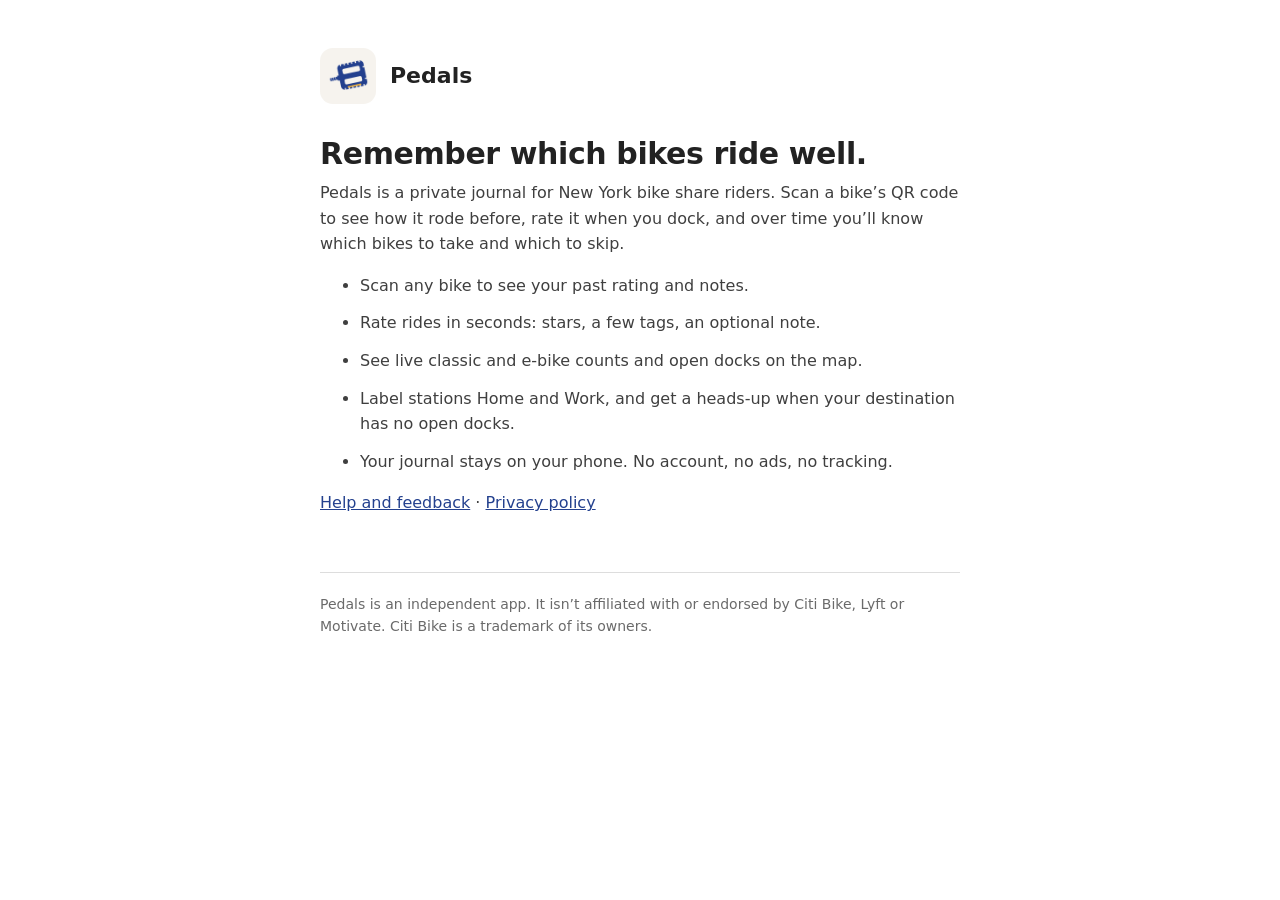
==== index.html @ 89486027 "Pedals site: home, privacy policy, support" ====
<!doctype html>
<html lang="en">
<head>
<meta charset="utf-8">
<meta name="viewport" content="width=device-width, initial-scale=1">
<title>Pedals: a journal for bike share rides</title>
<meta name="description" content="Rate the shared bikes you ride, remember which ones to take and which to skip, and see live bikes and docks near you.">
<link rel="icon" href="icon.png">
<link rel="stylesheet" href="style.css">
</head>
<body>
<main>
<header><img src="icon.png" alt=""><a href="./">Pedals</a></header>
<h1>Remember which bikes ride well.</h1>
<p>Pedals is a private journal for New York bike share riders. Scan a bike’s QR code to see how it rode before, rate it when you dock, and over time you’ll know which bikes to take and which to skip.</p>
<ul>
<li>Scan any bike to see your past rating and notes.</li>
<li>Rate rides in seconds: stars, a few tags, an optional note.</li>
<li>See live classic and e-bike counts and open docks on the map.</li>
<li>Label stations Home and Work, and get a heads-up when your destination has no open docks.</li>
<li>Your journal stays on your phone. No account, no ads, no tracking.</li>
</ul>
<p><a href="support.html">Help and feedback</a> · <a href="privacy.html">Privacy policy</a></p>
<footer class="muted">Pedals is an independent app. It isn’t affiliated with or endorsed by Citi Bike, Lyft or Motivate. Citi Bike is a trademark of its owners.</footer>
</main>
</body>
</html>
---- style.css ----
:root { --ink:#222222; --body:#3F3F3F; --muted:#6A6A6A; --line:#DDDDDD; --accent:#23408E; --bg:#FFFFFF; }
@media (prefers-color-scheme: dark) { :root { --ink:#F7F7F7; --body:#D9D9D9; --muted:#A3A3A3; --line:#333333; --accent:#9DB8FF; --bg:#121212; } }
* { box-sizing: border-box; }
body { margin: 0; background: var(--bg); color: var(--body); font: 16px/1.6 Inter, -apple-system, system-ui, Roboto, sans-serif; }
main { max-width: 680px; margin: 0 auto; padding: 48px 20px 80px; }
header { display: flex; align-items: center; gap: 14px; margin-bottom: 32px; }
header img { width: 56px; height: 56px; border-radius: 13px; }
header a { color: var(--ink); text-decoration: none; font-weight: 700; font-size: 22px; }
h1 { color: var(--ink); font-size: 30px; line-height: 1.2; letter-spacing: -0.4px; margin: 0 0 8px; }
h2 { color: var(--ink); font-size: 20px; margin: 36px 0 8px; letter-spacing: -0.2px; }
p, li { margin: 0 0 12px; }
a { color: var(--accent); }
.muted { color: var(--muted); font-size: 14px; }
footer { margin-top: 56px; padding-top: 20px; border-top: 1px solid var(--line); }
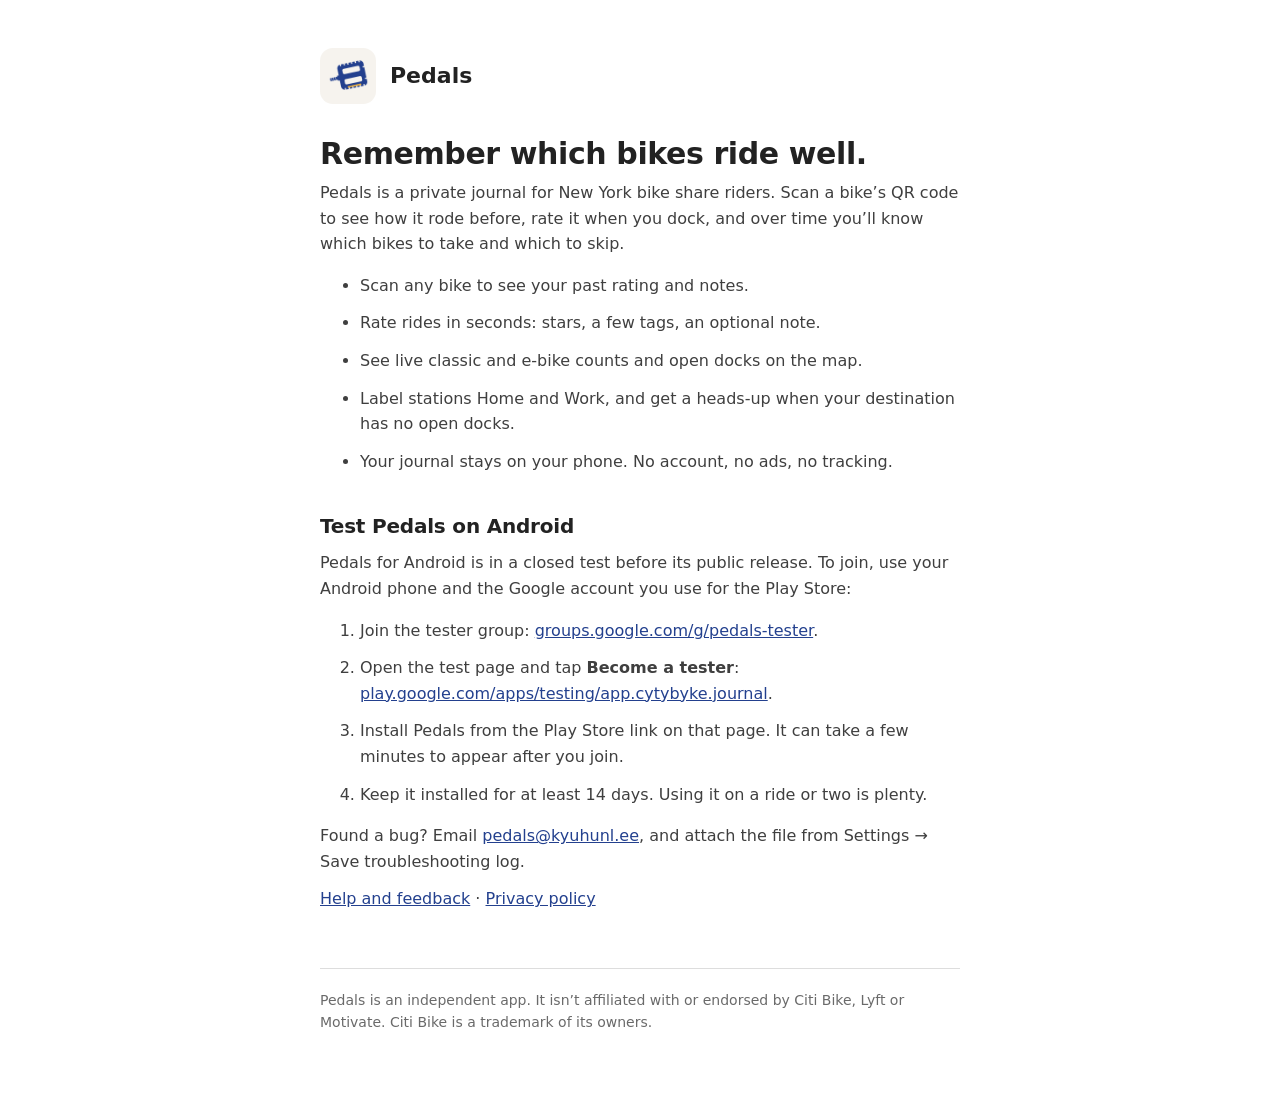
==== commit 78ba8c41: "Home: how to join the Android test" ====
--- a/index.html
+++ b/index.html
@@ -20,6 +20,16 @@
 <li>Label stations Home and Work, and get a heads-up when your destination has no open docks.</li>
 <li>Your journal stays on your phone. No account, no ads, no tracking.</li>
 </ul>
+<h2 id="android">Test Pedals on Android</h2>
+<p>Pedals for Android is in a closed test before its public release. To join, use your Android phone and the Google account you use for the Play Store:</p>
+<ol>
+<li>Join the tester group: <a href="https://groups.google.com/g/pedals-tester">groups.google.com/g/pedals-tester</a>.</li>
+<li>Open the test page and tap <strong>Become a tester</strong>: <a href="https://play.google.com/apps/testing/app.cytybyke.journal">play.google.com/apps/testing/app.cytybyke.journal</a>.</li>
+<li>Install Pedals from the Play Store link on that page. It can take a few minutes to appear after you join.</li>
+<li>Keep it installed for at least 14 days. Using it on a ride or two is plenty.</li>
+</ol>
+<p>Found a bug? Email <a href="mailto:pedals@kyuhunl.ee">pedals@kyuhunl.ee</a>, and attach the file from Settings → Save troubleshooting log.</p>
+
 <p><a href="support.html">Help and feedback</a> · <a href="privacy.html">Privacy policy</a></p>
 <footer class="muted">Pedals is an independent app. It isn’t affiliated with or endorsed by Citi Bike, Lyft or Motivate. Citi Bike is a trademark of its owners.</footer>
 </main>
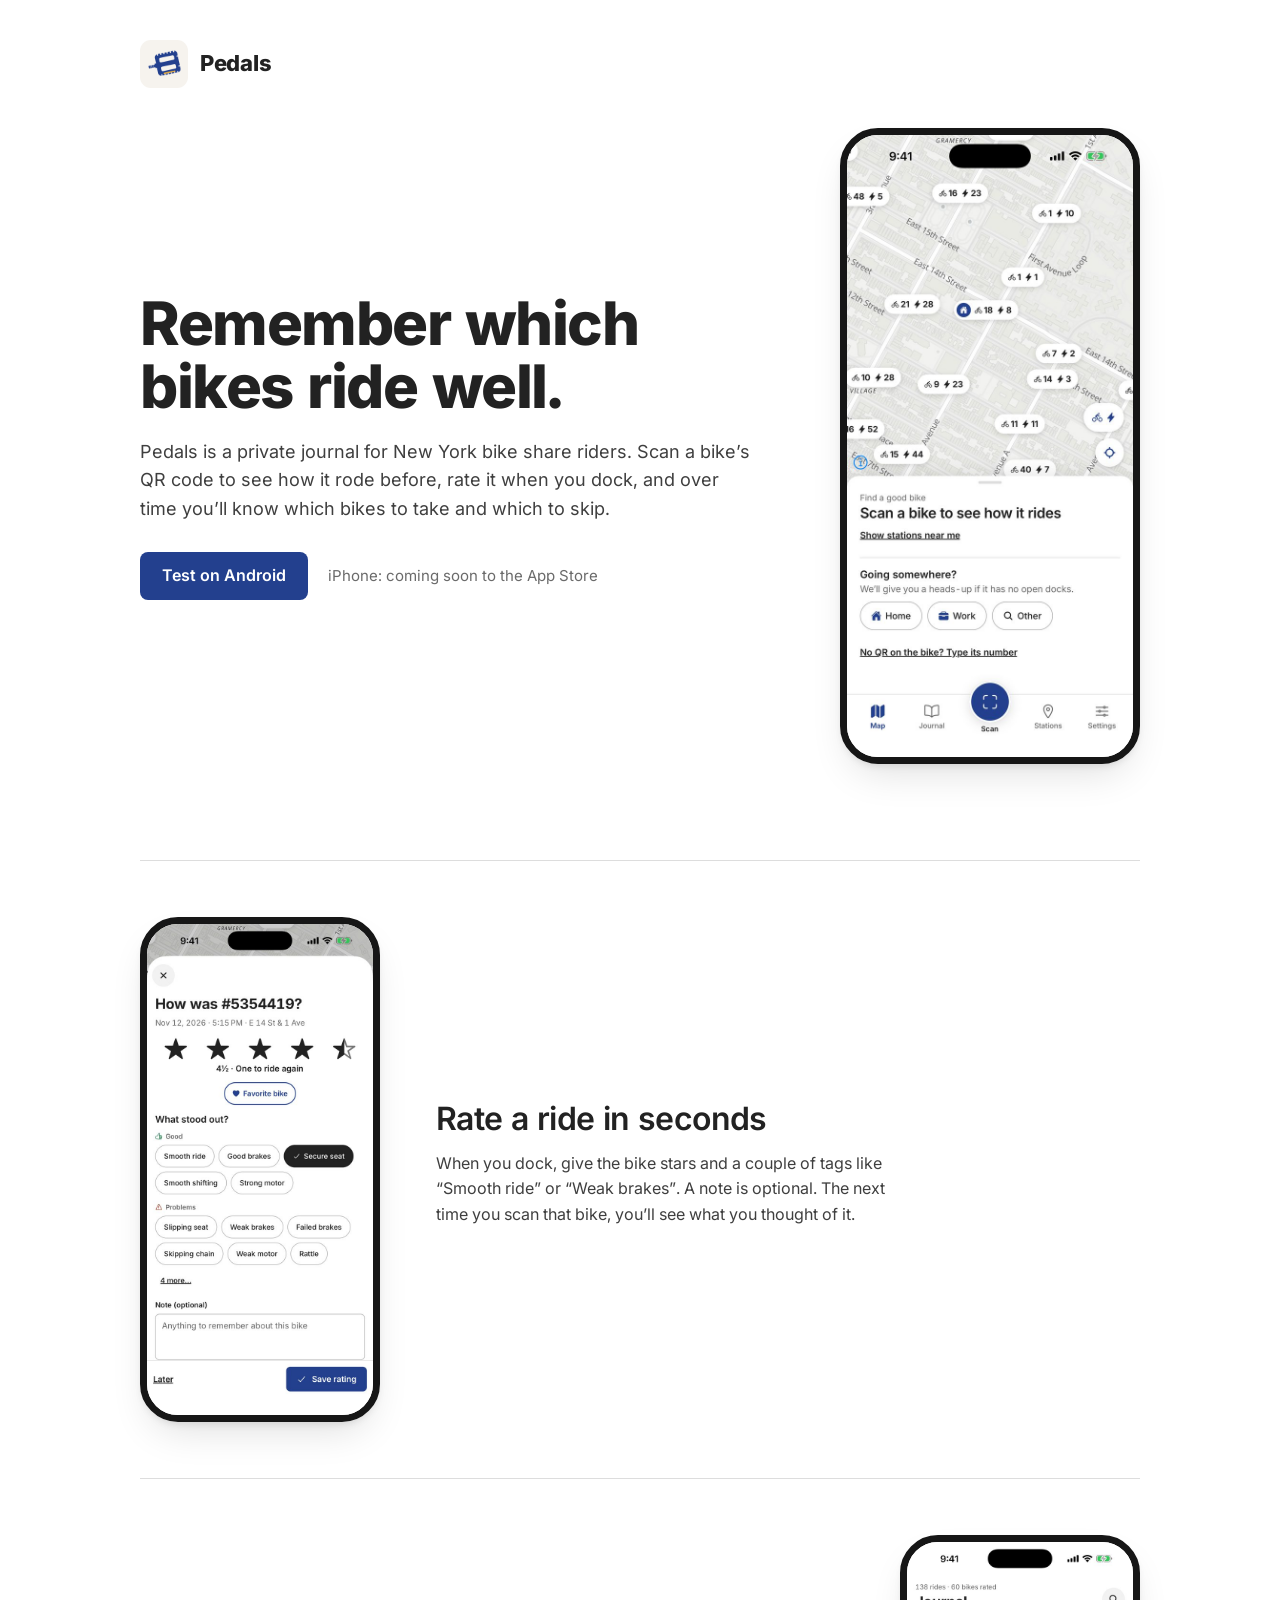
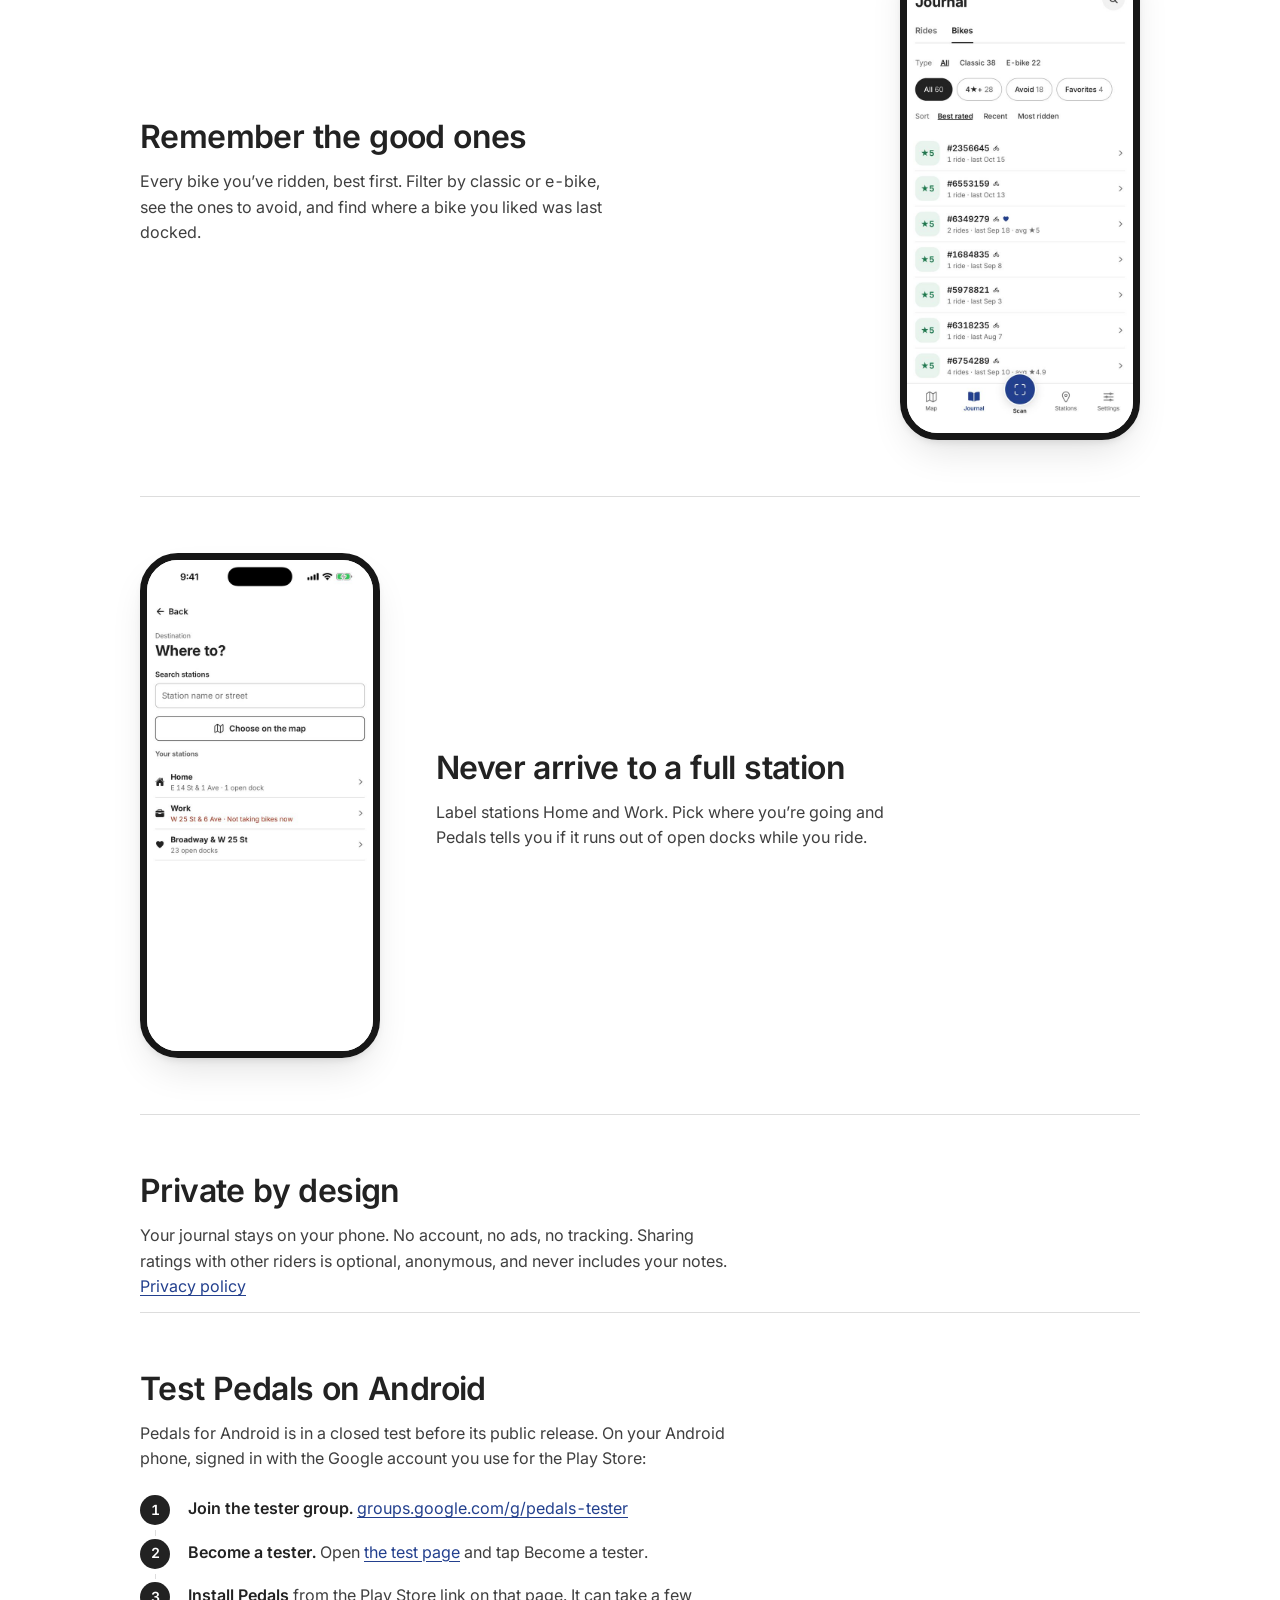
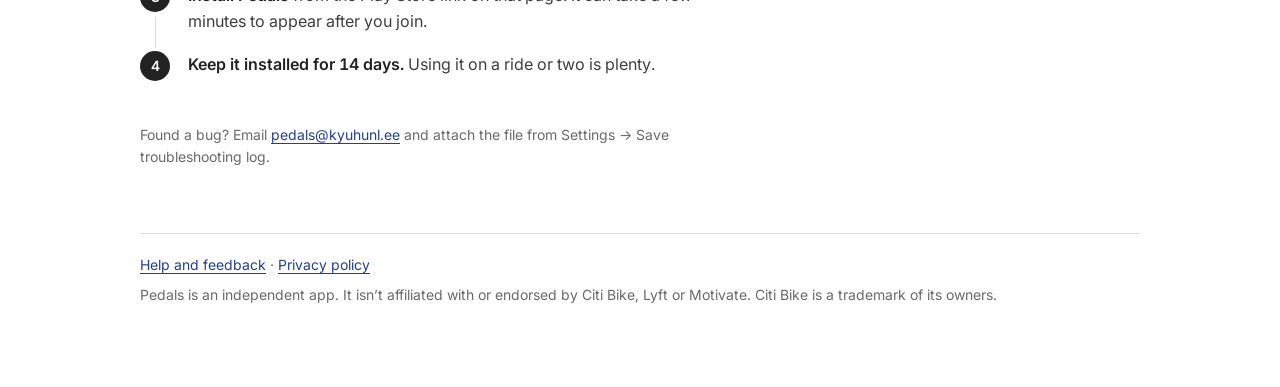
==== commit d4897443: "Redesign the home page: screenshots, Inter, Android test steps" ====
--- a/index.html
+++ b/index.html
@@ -8,30 +8,67 @@
 <link rel="icon" href="icon.png">
 <link rel="stylesheet" href="style.css">
 </head>
-<body>
+<body class="home">
 <main>
 <header><img src="icon.png" alt=""><a href="./">Pedals</a></header>
-<h1>Remember which bikes ride well.</h1>
-<p>Pedals is a private journal for New York bike share riders. Scan a bike’s QR code to see how it rode before, rate it when you dock, and over time you’ll know which bikes to take and which to skip.</p>
-<ul>
-<li>Scan any bike to see your past rating and notes.</li>
-<li>Rate rides in seconds: stars, a few tags, an optional note.</li>
-<li>See live classic and e-bike counts and open docks on the map.</li>
-<li>Label stations Home and Work, and get a heads-up when your destination has no open docks.</li>
-<li>Your journal stays on your phone. No account, no ads, no tracking.</li>
-</ul>
-<h2 id="android">Test Pedals on Android</h2>
-<p>Pedals for Android is in a closed test before its public release. To join, use your Android phone and the Google account you use for the Play Store:</p>
-<ol>
-<li>Join the tester group: <a href="https://groups.google.com/g/pedals-tester">groups.google.com/g/pedals-tester</a>.</li>
-<li>Open the test page and tap <strong>Become a tester</strong>: <a href="https://play.google.com/apps/testing/app.cytybyke.journal">play.google.com/apps/testing/app.cytybyke.journal</a>.</li>
-<li>Install Pedals from the Play Store link on that page. It can take a few minutes to appear after you join.</li>
-<li>Keep it installed for at least 14 days. Using it on a ride or two is plenty.</li>
-</ol>
-<p>Found a bug? Email <a href="mailto:pedals@kyuhunl.ee">pedals@kyuhunl.ee</a>, and attach the file from Settings → Save troubleshooting log.</p>
 
-<p><a href="support.html">Help and feedback</a> · <a href="privacy.html">Privacy policy</a></p>
-<footer class="muted">Pedals is an independent app. It isn’t affiliated with or endorsed by Citi Bike, Lyft or Motivate. Citi Bike is a trademark of its owners.</footer>
+<section class="hero">
+  <div class="hero-text">
+    <h1>Remember which bikes ride well.</h1>
+    <p class="lead">Pedals is a private journal for New York bike share riders. Scan a bike’s QR code to see how it rode before, rate it when you dock, and over time you’ll know which bikes to take and which to skip.</p>
+    <div class="actions">
+      <a class="button" href="#android">Test on Android</a>
+      <span class="status">iPhone: coming soon to the App Store</span>
+    </div>
+  </div>
+  <figure class="phone hero-phone"><img src="img/map.jpg" width="600" height="1304" alt="The Pedals map: live classic and e-bike counts at stations near Union Square, with Home and Work shortcuts."></figure>
+</section>
+
+<section class="feature">
+  <figure class="phone"><img src="img/rate.jpg" width="600" height="1304" alt="Rating a ride: four and a half stars, tags such as Smooth ride and Secure seat, and an optional note." loading="lazy"></figure>
+  <div>
+    <h2>Rate a ride in seconds</h2>
+    <p>When you dock, give the bike stars and a couple of tags like “Smooth ride” or “Weak brakes”. A note is optional. The next time you scan that bike, you’ll see what you thought of it.</p>
+  </div>
+</section>
+
+<section class="feature flip">
+  <figure class="phone"><img src="img/bikes.jpg" width="600" height="1304" alt="The Journal’s Bikes view: every bike you’ve ridden, sorted best rated first, with classic and e-bike filters." loading="lazy"></figure>
+  <div>
+    <h2>Remember the good ones</h2>
+    <p>Every bike you’ve ridden, best first. Filter by classic or e-bike, see the ones to avoid, and find where a bike you liked was last docked.</p>
+  </div>
+</section>
+
+<section class="feature">
+  <figure class="phone"><img src="img/destination.jpg" width="600" height="1304" alt="Where to? Home, Work and a favorite station, each with its open docks." loading="lazy"></figure>
+  <div>
+    <h2>Never arrive to a full station</h2>
+    <p>Label stations Home and Work. Pick where you’re going and Pedals tells you if it runs out of open docks while you ride.</p>
+  </div>
+</section>
+
+<section class="private">
+  <h2>Private by design</h2>
+  <p>Your journal stays on your phone. No account, no ads, no tracking. Sharing ratings with other riders is optional, anonymous, and never includes your notes. <a href="privacy.html">Privacy policy</a></p>
+</section>
+
+<section id="android" class="testing">
+  <h2>Test Pedals on Android</h2>
+  <p>Pedals for Android is in a closed test before its public release. On your Android phone, signed in with the Google account you use for the Play Store:</p>
+  <ol class="steps">
+    <li><strong>Join the tester group.</strong> <a href="https://groups.google.com/g/pedals-tester">groups.google.com/g/pedals-tester</a></li>
+    <li><strong>Become a tester.</strong> Open <a href="https://play.google.com/apps/testing/app.cytybyke.journal">the test page</a> and tap Become a tester.</li>
+    <li><strong>Install Pedals</strong> from the Play Store link on that page. It can take a few minutes to appear after you join.</li>
+    <li><strong>Keep it installed for 14 days.</strong> Using it on a ride or two is plenty.</li>
+  </ol>
+  <p class="muted">Found a bug? Email <a href="mailto:pedals@kyuhunl.ee">pedals@kyuhunl.ee</a> and attach the file from Settings → Save troubleshooting log.</p>
+</section>
+
+<footer class="muted">
+  <p><a href="support.html">Help and feedback</a> · <a href="privacy.html">Privacy policy</a></p>
+  <p>Pedals is an independent app. It isn’t affiliated with or endorsed by Citi Bike, Lyft or Motivate. Citi Bike is a trademark of its owners.</p>
+</footer>
 </main>
 </body>
 </html>
--- a/style.css
+++ b/style.css
@@ -1,14 +1,95 @@
-:root { --ink:#222222; --body:#3F3F3F; --muted:#6A6A6A; --line:#DDDDDD; --accent:#23408E; --bg:#FFFFFF; }
-@media (prefers-color-scheme: dark) { :root { --ink:#F7F7F7; --body:#D9D9D9; --muted:#A3A3A3; --line:#333333; --accent:#9DB8FF; --bg:#121212; } }
+/* Pedals site: the app's DESIGN.md tokens. White and ink, navy as the one
+   action color, Inter, hairlines instead of boxes. */
+@font-face { font-family: Inter; font-weight: 400; font-display: swap; src: url(fonts/Inter_400Regular.woff2) format("woff2"); }
+@font-face { font-family: Inter; font-weight: 600; font-display: swap; src: url(fonts/Inter_600SemiBold.woff2) format("woff2"); }
+@font-face { font-family: Inter; font-weight: 800; font-display: swap; src: url(fonts/Inter_800ExtraBold.woff2) format("woff2"); }
+
+:root {
+  --ink: #222222; --body: #3F3F3F; --muted: #6A6A6A; --line: #DDDDDD;
+  --soft: #F7F7F7; --accent: #23408E; --on-accent: #FFFFFF; --bg: #FFFFFF;
+  --frame: #161616; --shadow: rgba(0, 0, 0, 0.14);
+}
+@media (prefers-color-scheme: dark) {
+  :root {
+    --ink: #F7F7F7; --body: #D9D9D9; --muted: #A3A3A3; --line: #333333;
+    --soft: #1C1C1C; --accent: #9DB8FF; --on-accent: #0F1F4A; --bg: #121212;
+    --frame: #2A2A2A; --shadow: rgba(0, 0, 0, 0.5);
+  }
+}
+
 * { box-sizing: border-box; }
-body { margin: 0; background: var(--bg); color: var(--body); font: 16px/1.6 Inter, -apple-system, system-ui, Roboto, sans-serif; }
-main { max-width: 680px; margin: 0 auto; padding: 48px 20px 80px; }
-header { display: flex; align-items: center; gap: 14px; margin-bottom: 32px; }
-header img { width: 56px; height: 56px; border-radius: 13px; }
-header a { color: var(--ink); text-decoration: none; font-weight: 700; font-size: 22px; }
-h1 { color: var(--ink); font-size: 30px; line-height: 1.2; letter-spacing: -0.4px; margin: 0 0 8px; }
-h2 { color: var(--ink); font-size: 20px; margin: 36px 0 8px; letter-spacing: -0.2px; }
+html { -webkit-text-size-adjust: 100%; }
+body {
+  margin: 0; background: var(--bg); color: var(--body);
+  font: 16px/1.6 Inter, -apple-system, system-ui, Roboto, sans-serif;
+  font-feature-settings: "tnum" 1;
+}
+::selection { background: var(--accent); color: var(--on-accent); }
+main { max-width: 720px; margin: 0 auto; padding: 40px 20px 72px; }
+header { display: flex; align-items: center; gap: 12px; margin-bottom: 40px; }
+header img { width: 48px; height: 48px; border-radius: 11px; }
+header a { color: var(--ink); text-decoration: none; font-weight: 800; font-size: 22px; letter-spacing: -0.3px; }
+
+h1 { color: var(--ink); font-size: 30px; line-height: 1.2; letter-spacing: -0.4px; margin: 0 0 8px; font-weight: 800; text-wrap: balance; }
+h2 { color: var(--ink); font-size: 22px; line-height: 1.25; letter-spacing: -0.44px; margin: 40px 0 8px; font-weight: 600; text-wrap: balance; }
 p, li { margin: 0 0 12px; }
-a { color: var(--accent); }
+a { color: var(--accent); text-underline-offset: 3px; }
+a:focus-visible, .button:focus-visible { outline: 2px solid var(--accent); outline-offset: 3px; border-radius: 4px; }
+strong { color: var(--ink); font-weight: 600; }
 .muted { color: var(--muted); font-size: 14px; }
-footer { margin-top: 56px; padding-top: 20px; border-top: 1px solid var(--line); }
+footer { margin-top: 64px; padding-top: 20px; border-top: 1px solid var(--line); }
+footer p { margin-bottom: 8px; }
+
+/* Home page */
+.home main { max-width: 1040px; }
+.home h1 { font-size: clamp(36px, 6vw, 60px); line-height: 1.05; letter-spacing: -1.5px; margin-bottom: 20px; }
+.home h2 { font-size: clamp(24px, 3vw, 32px); letter-spacing: -0.6px; margin: 0 0 12px; }
+.lead { font-size: 18px; line-height: 1.6; max-width: 34em; }
+
+.phone { margin: 0; }
+.phone img {
+  display: block; width: 100%; height: auto;
+  border: 7px solid var(--frame); border-radius: 38px;
+  box-shadow: 0 18px 40px -12px var(--shadow), 0 4px 10px -4px var(--shadow);
+}
+
+.hero { display: grid; grid-template-columns: 1fr 300px; gap: 56px; align-items: center; margin-bottom: 96px; }
+.actions { display: flex; flex-wrap: wrap; align-items: center; gap: 12px 20px; margin-top: 28px; }
+.button {
+  display: inline-flex; align-items: center; min-height: 48px; padding: 0 22px;
+  background: var(--accent); color: var(--on-accent); border-radius: 8px;
+  font-weight: 600; text-decoration: none; transition: transform 160ms cubic-bezier(.2, .8, .2, 1);
+}
+.button:hover { transform: translateY(-1px); }
+.button:active { transform: translateY(0); }
+.status { color: var(--muted); font-size: 15px; }
+
+.feature {
+  display: grid; grid-template-columns: 240px 1fr; gap: 56px; align-items: center;
+  padding: 56px 0; border-top: 1px solid var(--line);
+}
+.feature.flip { grid-template-columns: 1fr 240px; }
+.feature.flip .phone { order: 2; }
+.feature p { max-width: 30em; }
+
+.private, .testing { padding: 56px 0 0; border-top: 1px solid var(--line); }
+.private p, .testing > p { max-width: 38em; }
+
+.steps { list-style: none; counter-reset: step; padding: 0; margin: 24px 0 28px; max-width: 38em; }
+.steps li { counter-increment: step; position: relative; padding: 0 0 18px 48px; margin: 0; }
+.steps li::before {
+  content: counter(step); position: absolute; left: 0; top: -1px;
+  width: 30px; height: 30px; border-radius: 50%; background: var(--ink); color: var(--bg);
+  display: grid; place-items: center; font-weight: 600; font-size: 14px;
+}
+.steps li:not(:last-child)::after {
+  content: ""; position: absolute; left: 14.5px; top: 34px; bottom: 4px; width: 1px; background: var(--line);
+}
+
+@media (max-width: 760px) {
+  .hero { grid-template-columns: 1fr; gap: 40px; margin-bottom: 64px; }
+  .hero-phone { max-width: 260px; margin: 0 auto; }
+  .feature, .feature.flip { grid-template-columns: 1fr; gap: 28px; padding: 44px 0; }
+  .feature .phone, .feature.flip .phone { order: 0; max-width: 220px; margin: 0 auto; }
+}
+@media (prefers-reduced-motion: reduce) { .button { transition: none; } }
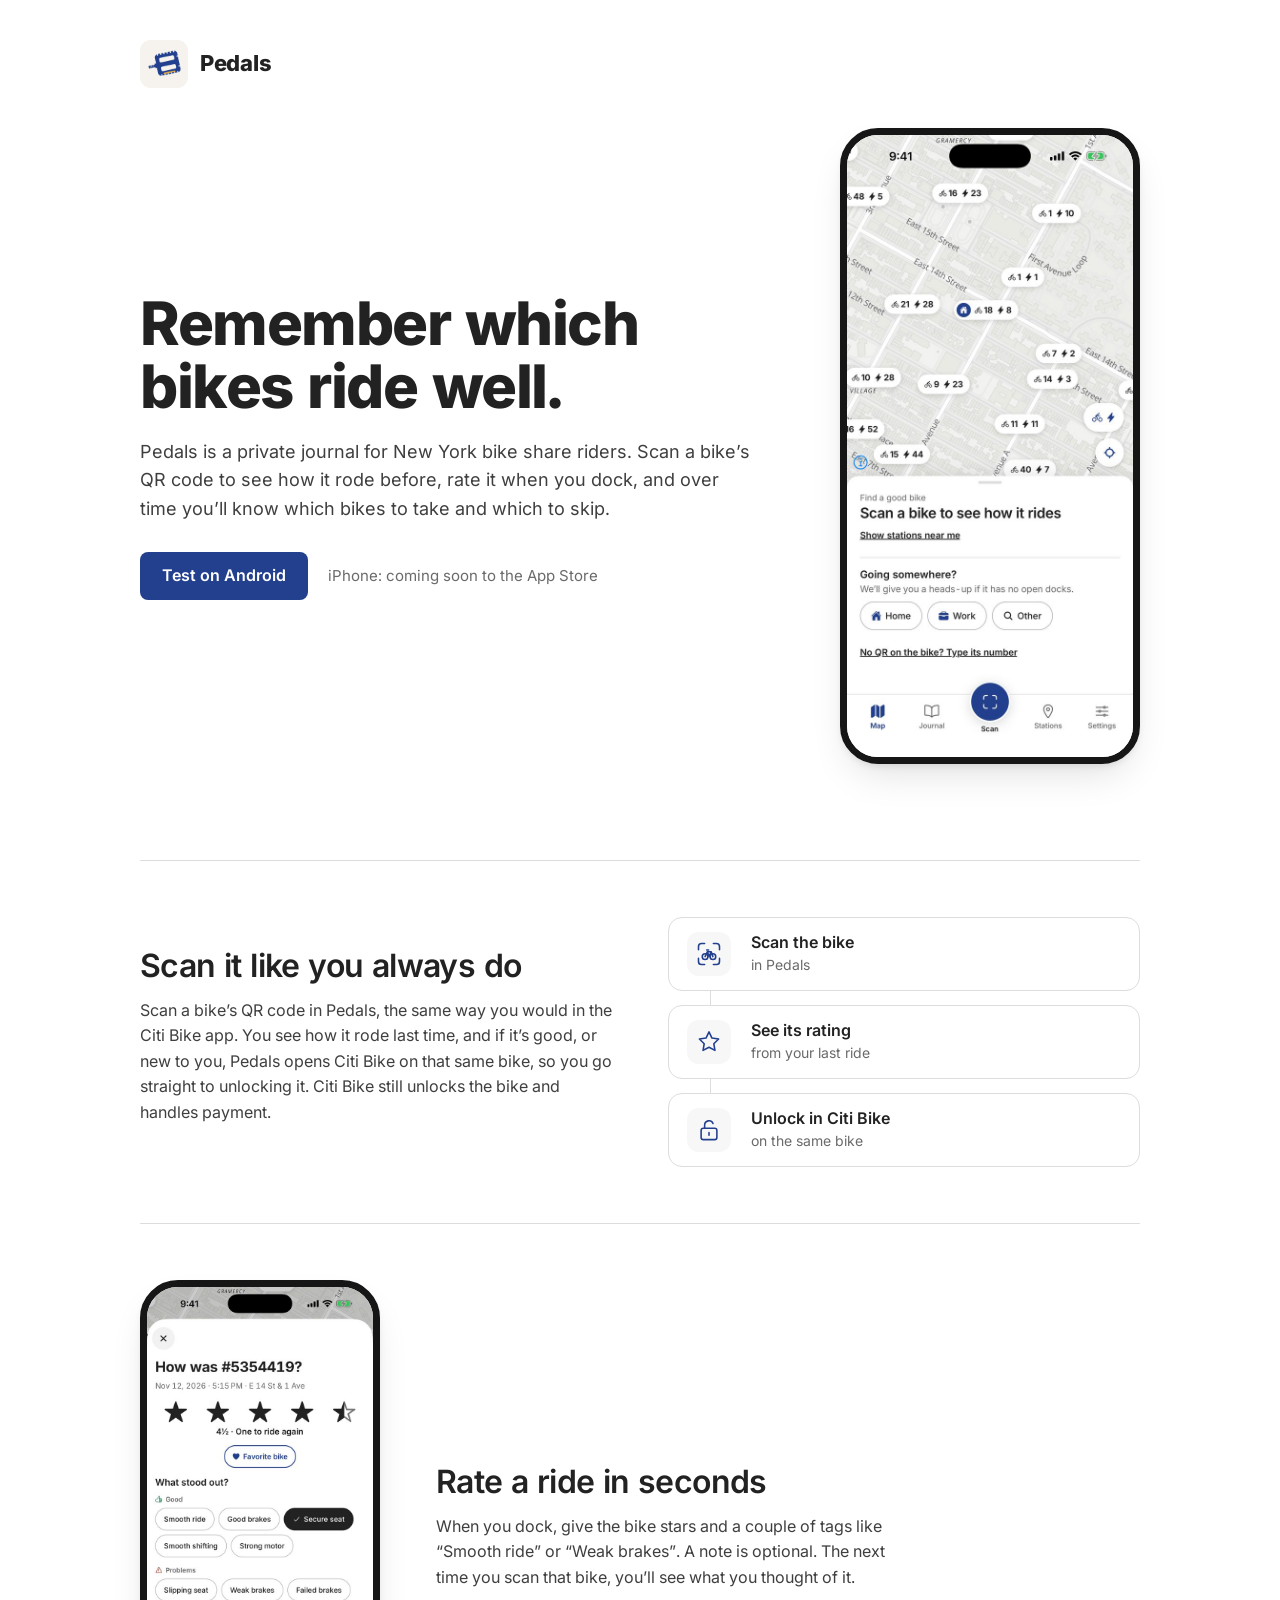
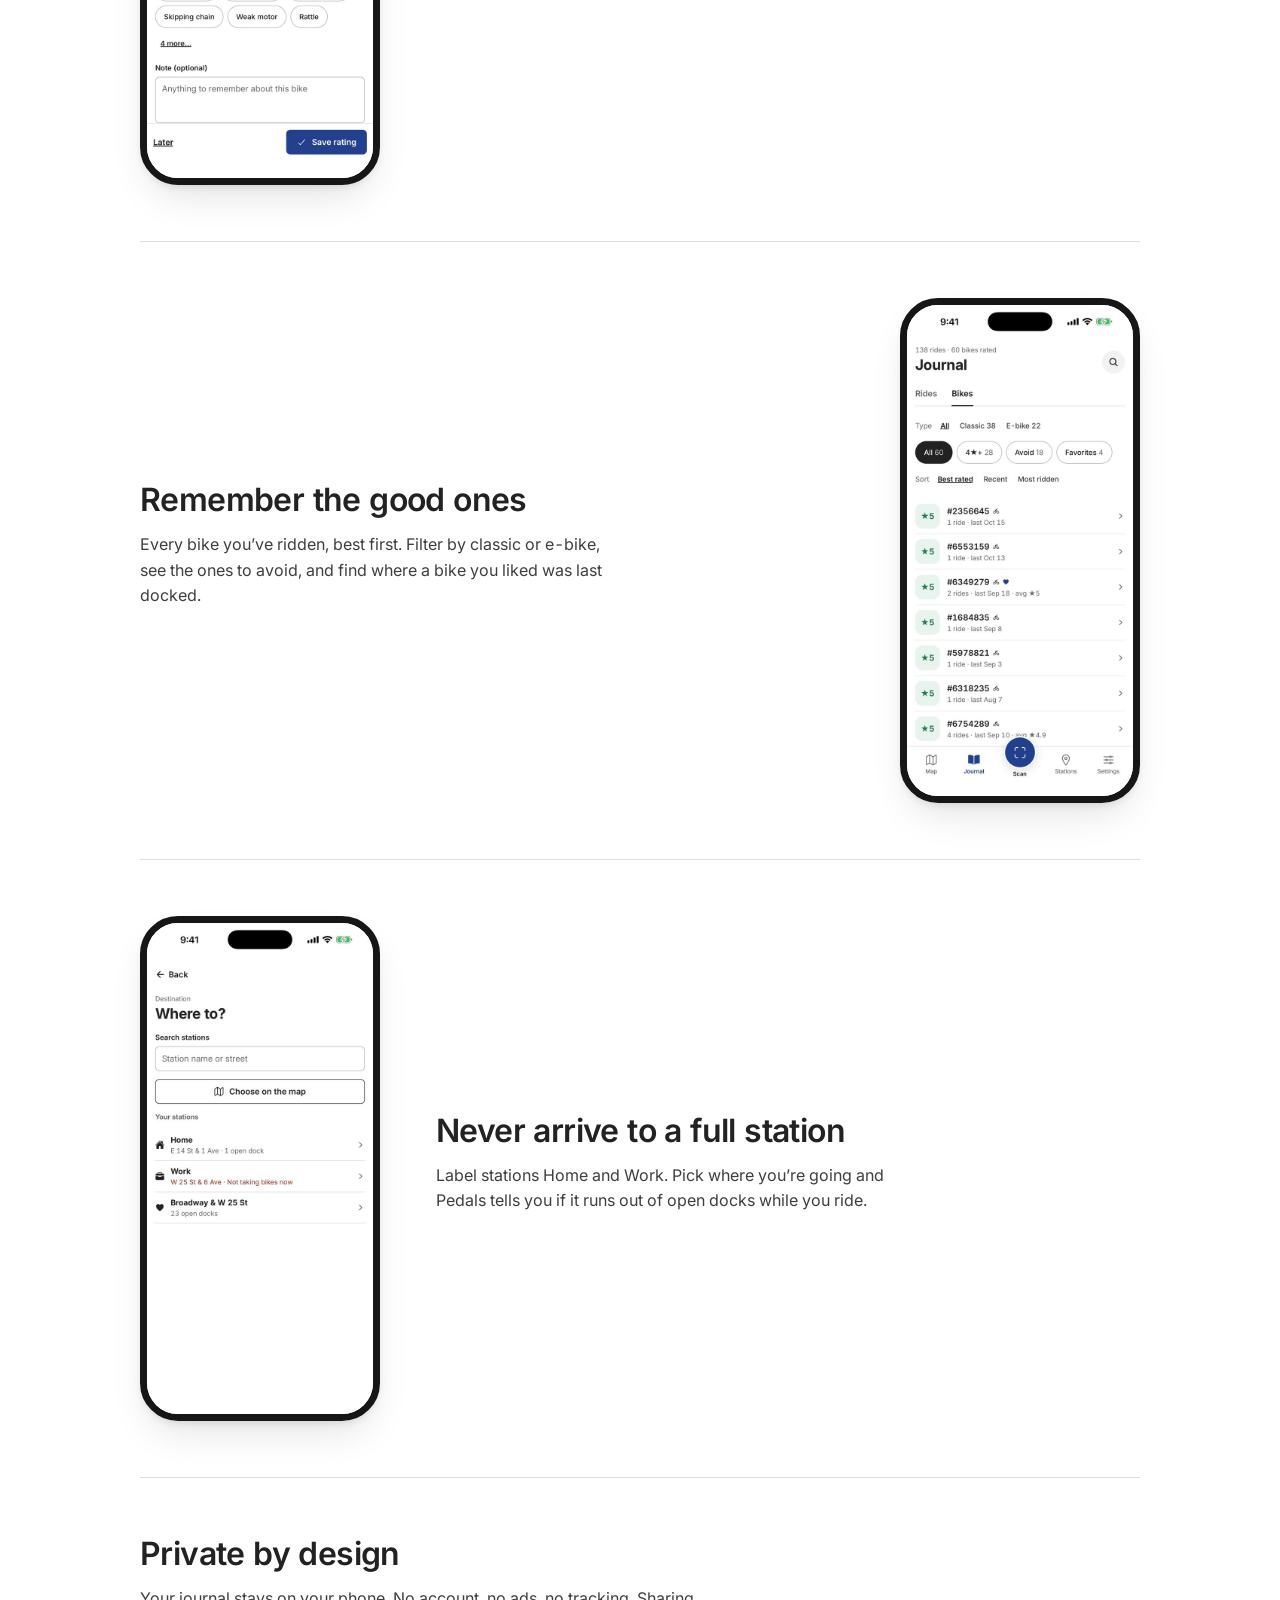
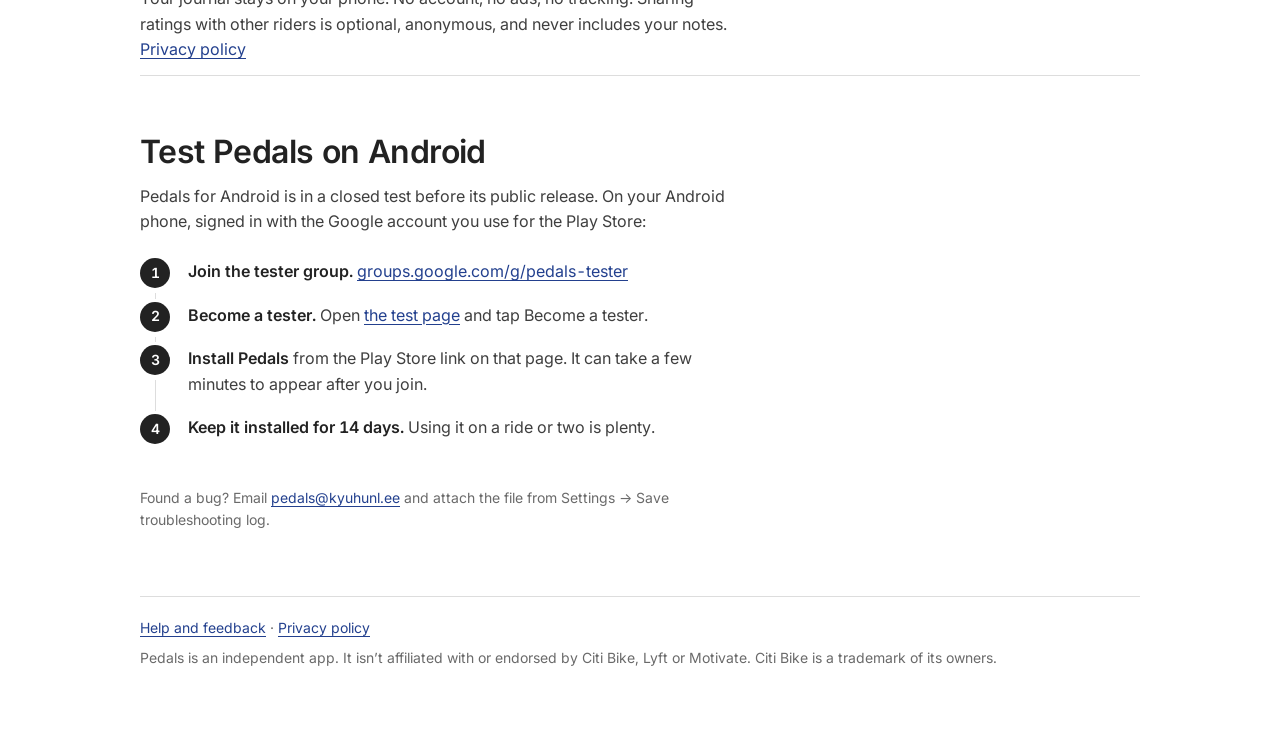
==== commit 06164945: "Home: scan-to-unlock panel" ====
--- a/index.html
+++ b/index.html
@@ -22,6 +22,30 @@
     </div>
   </div>
   <figure class="phone hero-phone"><img src="img/map.jpg" width="600" height="1304" alt="The Pedals map: live classic and e-bike counts at stations near Union Square, with Home and Work shortcuts."></figure>
+</section>
+
+<section class="flow">
+  <div>
+    <h2>Scan it like you always do</h2>
+    <p>Scan a bike’s QR code in Pedals, the same way you would in the Citi Bike app. You see how it rode last time, and if it’s good, or new to you, Pedals opens Citi Bike on that same bike, so you go straight to unlocking it. Citi Bike still unlocks the bike and handles payment.</p>
+  </div>
+  <ol class="flow-steps">
+    <li>
+      <svg viewBox="0 0 32 32" aria-hidden="true"><path d="M4 11V7.5A3.5 3.5 0 0 1 7.5 4H11M21 4h3.5A3.5 3.5 0 0 1 28 7.5V11M28 21v3.5a3.5 3.5 0 0 1-3.5 3.5H21M11 28H7.5A3.5 3.5 0 0 1 4 24.5V21"/><circle cx="11.5" cy="19" r="3.2"/><circle cx="20.5" cy="19" r="3.2"/><path d="M11.5 19l2.6-5.6h4.4l2 5.6M14.1 13.4l2.1 5.6 2.3-5.6M13.4 11.4h2.2"/></svg>
+      <strong>Scan the bike</strong>
+      <span>in Pedals</span>
+    </li>
+    <li>
+      <svg viewBox="0 0 32 32" aria-hidden="true"><path d="M16 4.5l3.4 7 7.6 1.1-5.5 5.4 1.3 7.6L16 22l-6.8 3.6 1.3-7.6L5 12.6l7.6-1.1z"/></svg>
+      <strong>See its rating</strong>
+      <span>from your last ride</span>
+    </li>
+    <li>
+      <svg viewBox="0 0 32 32" aria-hidden="true"><rect x="7" y="14" width="18" height="13" rx="2.5"/><path d="M11 14v-3.5a5 5 0 0 1 9.6-2"/><path d="M16 19v3"/></svg>
+      <strong>Unlock in Citi Bike</strong>
+      <span>on the same bike</span>
+    </li>
+  </ol>
 </section>
 
 <section class="feature">
--- a/style.css
+++ b/style.css
@@ -93,3 +93,25 @@
   .feature .phone, .feature.flip .phone { order: 0; max-width: 220px; margin: 0 auto; }
 }
 @media (prefers-reduced-motion: reduce) { .button { transition: none; } }
+
+/* Scan-to-unlock flow: three drawn steps instead of a screenshot. */
+.flow { display: grid; grid-template-columns: 1fr 1fr; gap: 56px; align-items: center; padding: 56px 0; border-top: 1px solid var(--line); }
+.flow p { max-width: 30em; }
+.flow-steps { list-style: none; margin: 0; padding: 0; display: grid; gap: 14px; }
+.flow-steps li {
+  display: grid; grid-template-columns: 48px 1fr; grid-template-rows: auto auto; column-gap: 16px;
+  align-items: center; padding: 14px 18px; border: 1px solid var(--line); border-radius: 14px; margin: 0;
+}
+.flow-steps li + li { position: relative; }
+.flow-steps li + li::before {
+  content: ""; position: absolute; left: 41px; top: -15px; height: 14px; width: 1px; background: var(--line);
+}
+.flow-steps svg {
+  grid-row: span 2; width: 44px; height: 44px; padding: 8px; border-radius: 12px; background: var(--soft);
+  fill: none; stroke: var(--accent); stroke-width: 1.8; stroke-linecap: round; stroke-linejoin: round;
+}
+.flow-steps strong { line-height: 1.3; }
+.flow-steps span { color: var(--muted); font-size: 14px; line-height: 1.4; }
+@media (max-width: 760px) {
+  .flow { grid-template-columns: 1fr; gap: 28px; padding: 44px 0; }
+}
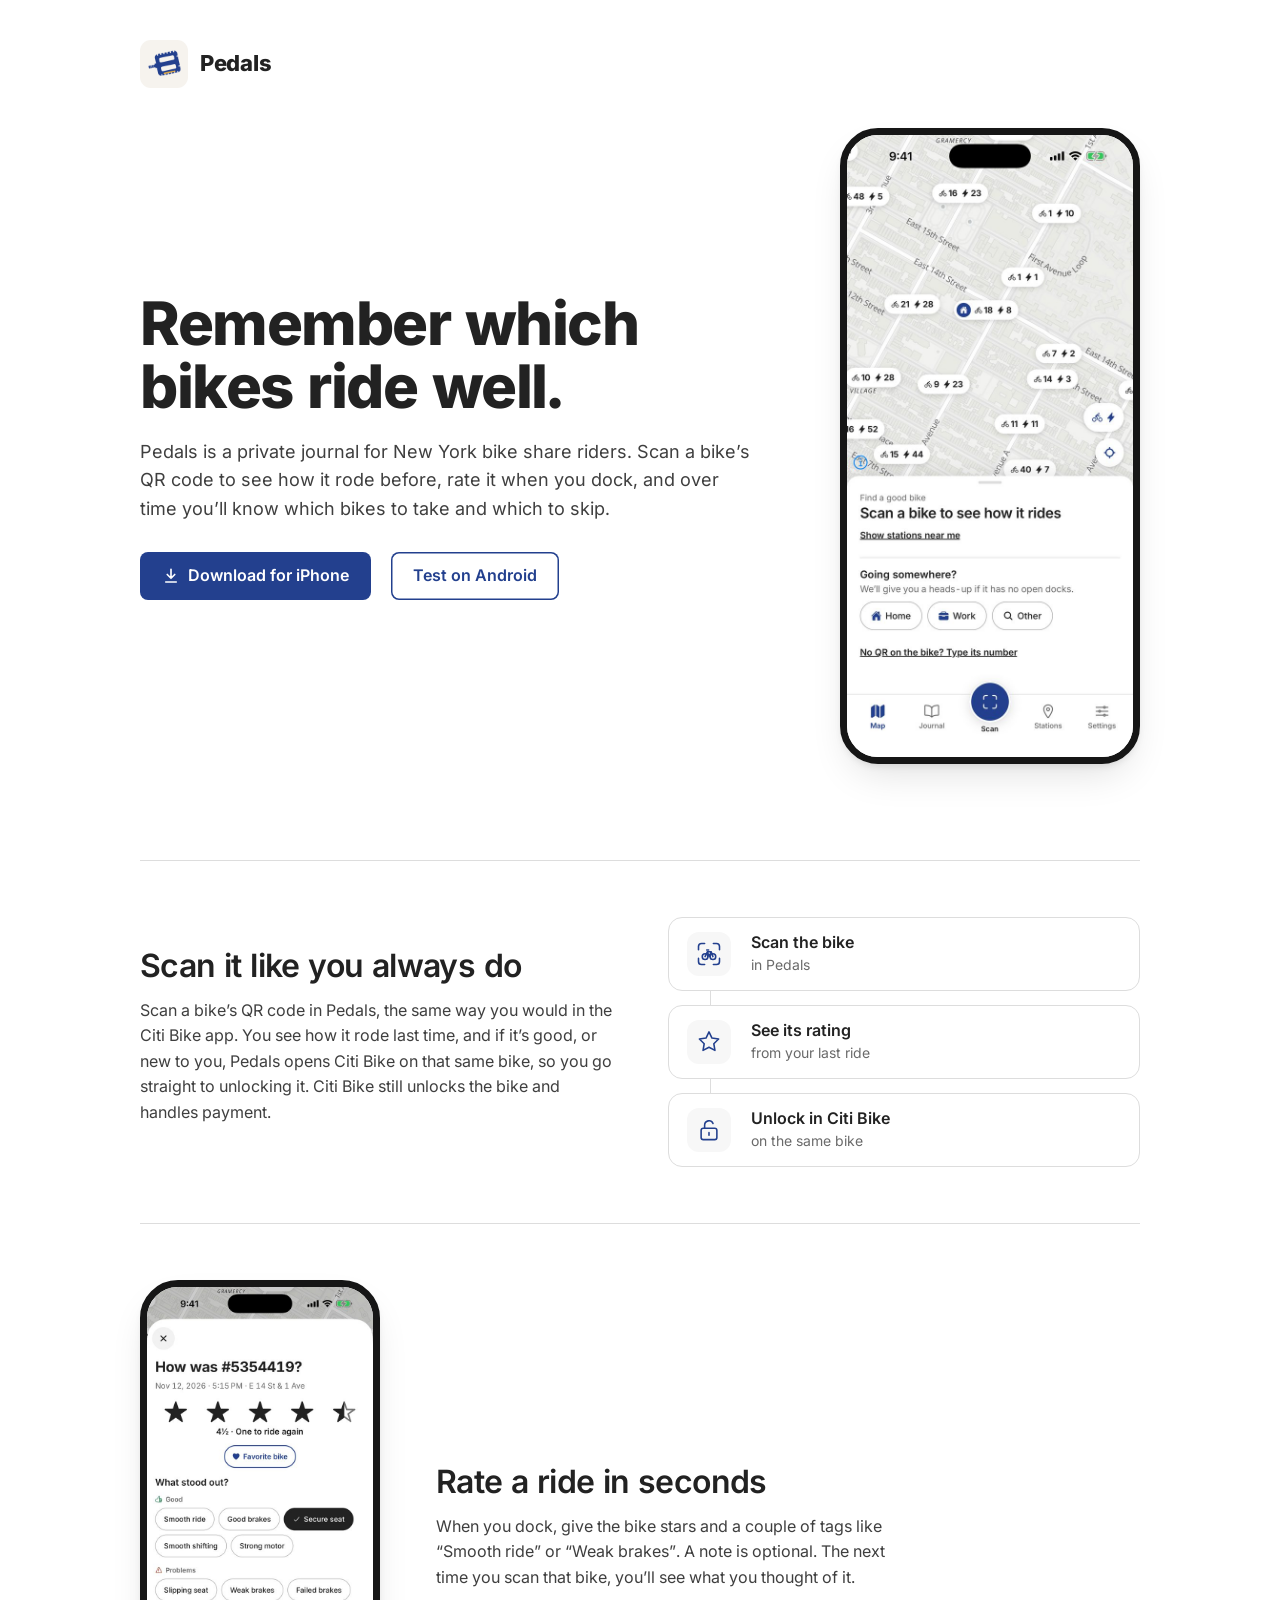
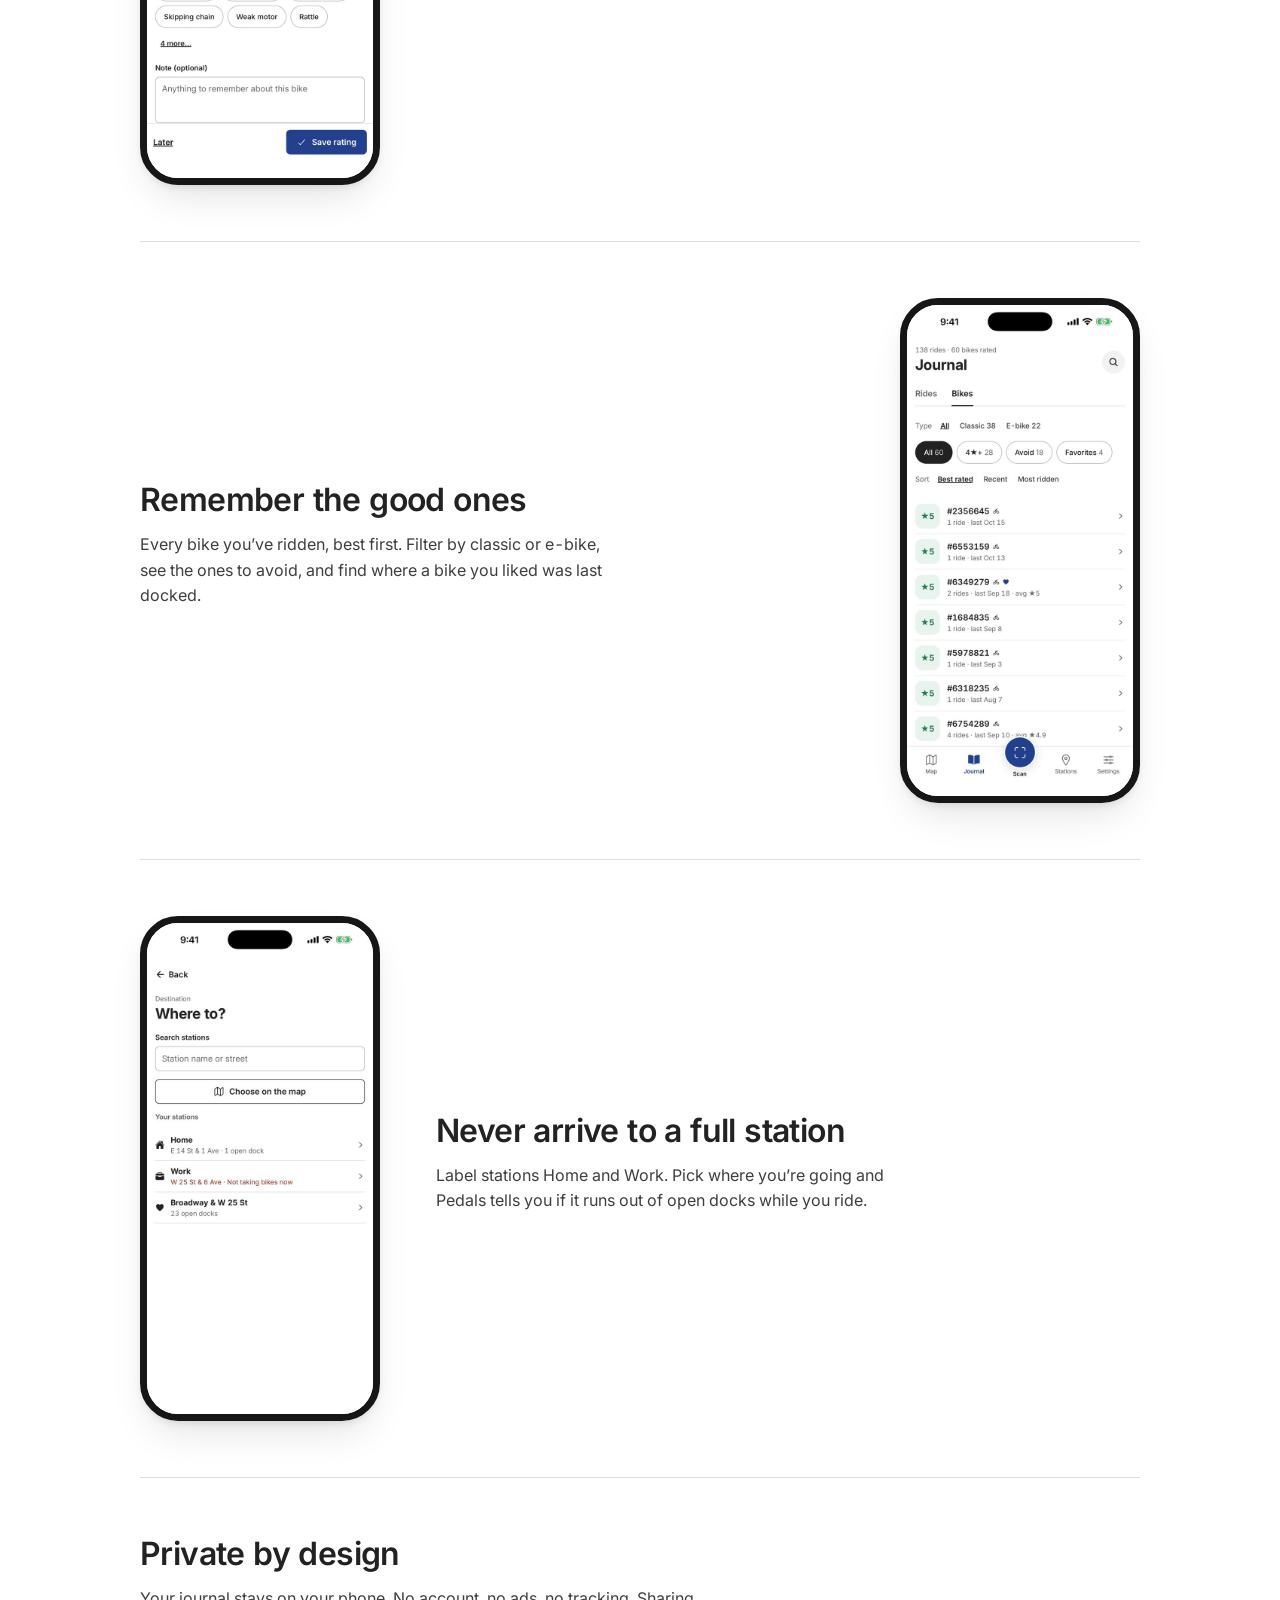
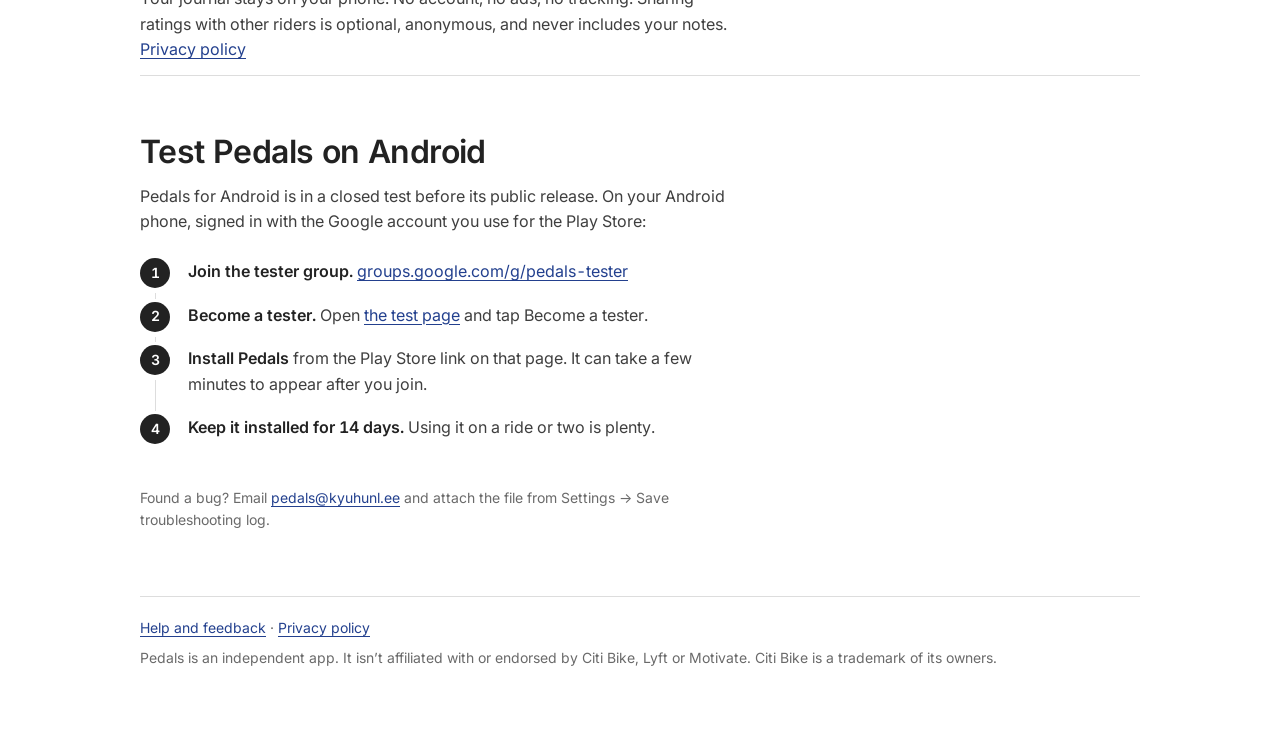
==== commit a5cc656c: "Link the App Store app Co-Authored-By: Claude Opus 5.5 <noreply@anthropic.com> Claude-Session: https" ====
--- a/index.html
+++ b/index.html
@@ -6,7 +6,8 @@
 <title>Pedals: a journal for bike share rides</title>
 <meta name="description" content="Rate the shared bikes you ride, remember which ones to take and which to skip, and see live bikes and docks near you.">
 <link rel="icon" href="icon.png">
-<link rel="stylesheet" href="style.css">
+<meta name="apple-itunes-app" content="app-id=6835257415">
+<link rel="stylesheet" href="style.css?v=4">
 </head>
 <body class="home">
 <main>
@@ -17,8 +18,11 @@
     <h1>Remember which bikes ride well.</h1>
     <p class="lead">Pedals is a private journal for New York bike share riders. Scan a bike’s QR code to see how it rode before, rate it when you dock, and over time you’ll know which bikes to take and which to skip.</p>
     <div class="actions">
-      <a class="button" href="#android">Test on Android</a>
-      <span class="status">iPhone: coming soon to the App Store</span>
+      <a class="button" href="https://apps.apple.com/us/app/pedals-rate-your-citi-bike/id6835257415">
+        <svg viewBox="0 0 24 24" aria-hidden="true"><path d="M12 3v12M7 10l5 5 5-5M5 20h14"/></svg>
+        Download for iPhone
+      </a>
+      <a class="button secondary" href="#android">Test on Android</a>
     </div>
   </div>
   <figure class="phone hero-phone"><img src="img/map.jpg" width="600" height="1304" alt="The Pedals map: live classic and e-bike counts at stations near Union Square, with Home and Work shortcuts."></figure>
--- a/style.css
+++ b/style.css
@@ -60,6 +60,9 @@
   background: var(--accent); color: var(--on-accent); border-radius: 8px;
   font-weight: 600; text-decoration: none; transition: transform 160ms cubic-bezier(.2, .8, .2, 1);
 }
+.button { gap: 8px; }
+.button svg { width: 18px; height: 18px; fill: none; stroke: currentColor; stroke-width: 2.2; stroke-linecap: round; stroke-linejoin: round; }
+.button.secondary { background: transparent; color: var(--accent); box-shadow: inset 0 0 0 1.5px var(--accent); }
 .button:hover { transform: translateY(-1px); }
 .button:active { transform: translateY(0); }
 .status { color: var(--muted); font-size: 15px; }
